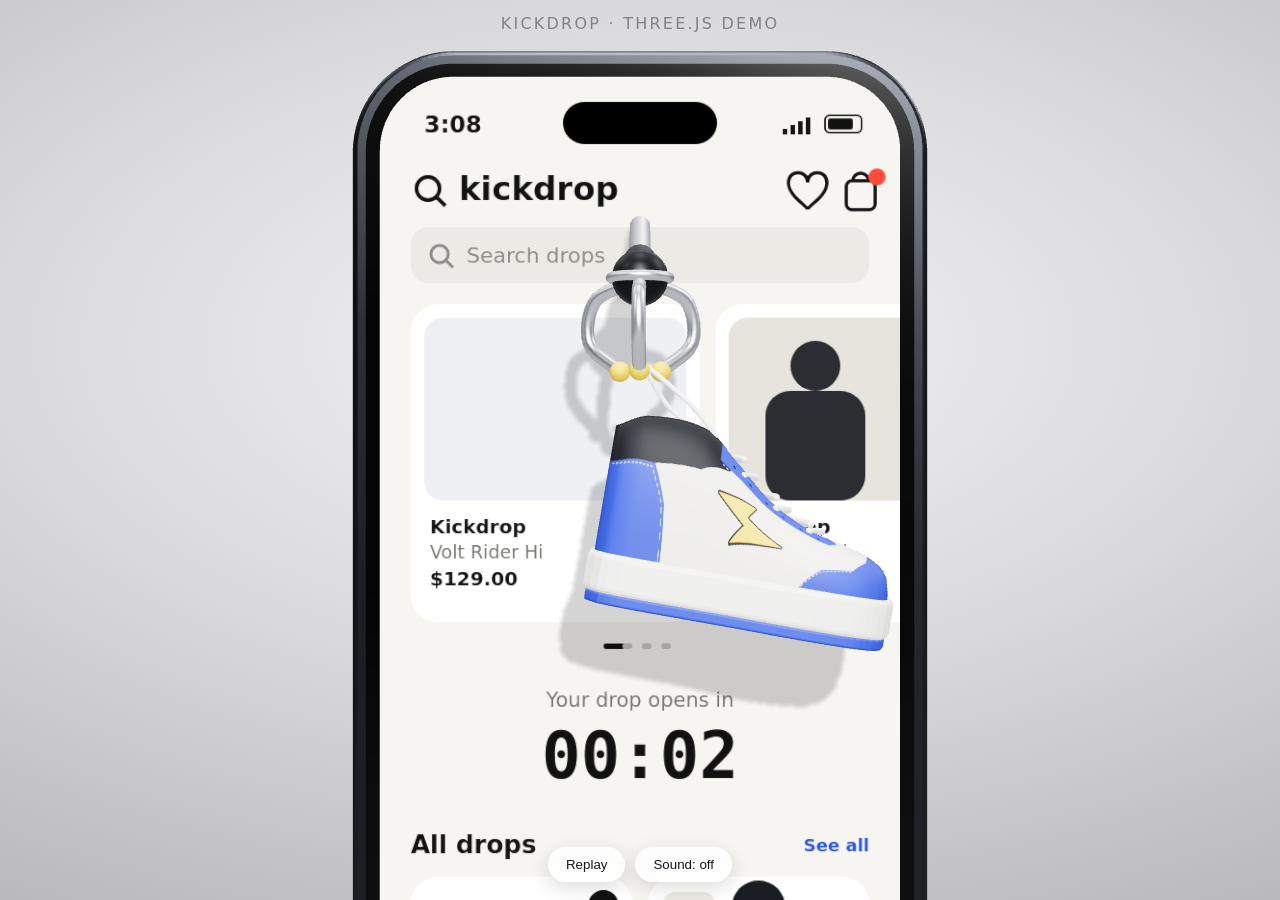
==== kickdrop/index.html @ fc84f279 "STELLA SHOP: a 3D e-commerce storefront in three.js A sneaker and essentials shop where every produc" ====
<!doctype html>
<html lang="en">
<head>
<meta charset="utf-8">
<meta name="viewport" content="width=device-width, initial-scale=1, viewport-fit=cover">
<title>Kickdrop — a 3D sneaker drop</title>
<style>
  :root { color-scheme: light; }
  html, body { margin: 0; height: 100%; overflow: hidden; background: #cfcfd2;
    font-family: system-ui, -apple-system, "Segoe UI", Roboto, sans-serif; }
  /* Studio backdrop: a soft grey sweep, lighter behind the phone. */
  body { background: radial-gradient(120% 90% at 50% 38%, #f3f3f4 0%, #d9d9dc 42%, #a9a9ae 100%); }
  canvas#stage { position: fixed; inset: 0; width: 100%; height: 100%; display: block; touch-action: none; }
  .hud { position: fixed; left: 0; right: 0; bottom: max(18px, env(safe-area-inset-bottom)); display: flex;
    gap: 10px; justify-content: center; pointer-events: none; }
  .hud button { pointer-events: auto; border: 0; border-radius: 999px; padding: 10px 18px; font: 600 14px/1 inherit;
    color: #16171c; background: rgba(255,255,255,.82); box-shadow: 0 6px 20px rgba(0,0,0,.14);
    backdrop-filter: blur(8px); cursor: pointer; }
  .hud button:active { transform: scale(.96); }
  .tag { position: fixed; top: max(14px, env(safe-area-inset-top)); left: 0; right: 0; text-align: center;
    font: 600 12px/1 inherit; letter-spacing: .14em; text-transform: uppercase; color: rgba(22,23,28,.45); }
</style>
<script type="importmap">
{ "imports": { "three": "../vendor/three/build/three.module.min.js", "three/addons/": "../vendor/three/examples/jsm/" } }
</script>
</head>
<body>
<canvas id="stage"></canvas>
<div class="tag">Kickdrop · three.js demo</div>
<div class="hud">
  <button id="replay" type="button">Replay</button>
  <button id="sound" type="button">Sound: off</button>
</div>
<script type="module" src="./main.js"></script>
</body>
</html>
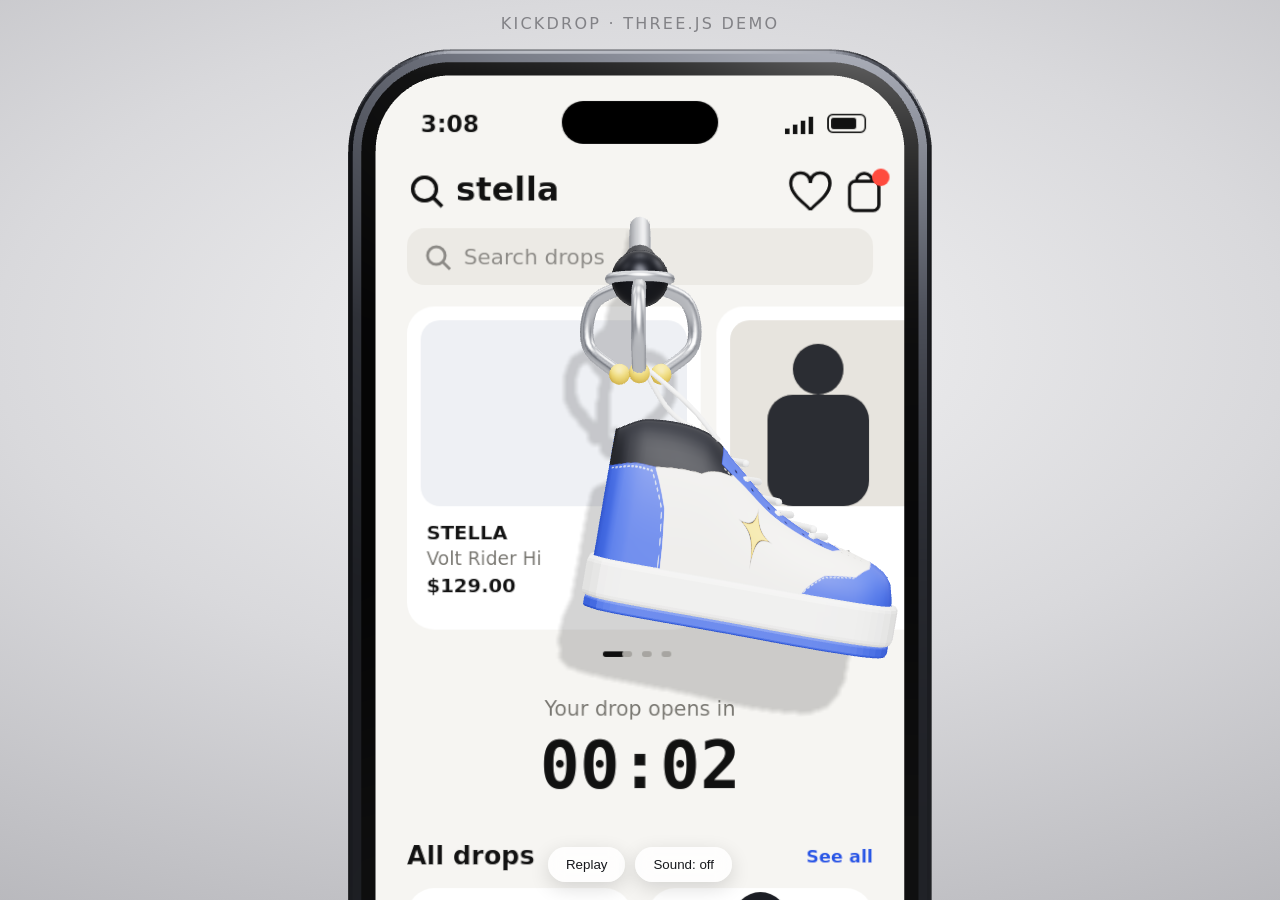
==== commit 86be9b6b: "Add "Drops, live": the claw sneaker drop inside the shop The drop animation now plays in its own sec" ====
--- a/kickdrop/index.html
+++ b/kickdrop/index.html
@@ -17,6 +17,8 @@
     color: #16171c; background: rgba(255,255,255,.82); box-shadow: 0 6px 20px rgba(0,0,0,.14);
     backdrop-filter: blur(8px); cursor: pointer; }
   .hud button:active { transform: scale(.96); }
+  body.embed { background: transparent; }
+  body.embed .tag, body.embed .hud { display: none; }
   .tag { position: fixed; top: max(14px, env(safe-area-inset-top)); left: 0; right: 0; text-align: center;
     font: 600 12px/1 inherit; letter-spacing: .14em; text-transform: uppercase; color: rgba(22,23,28,.45); }
 </style>
